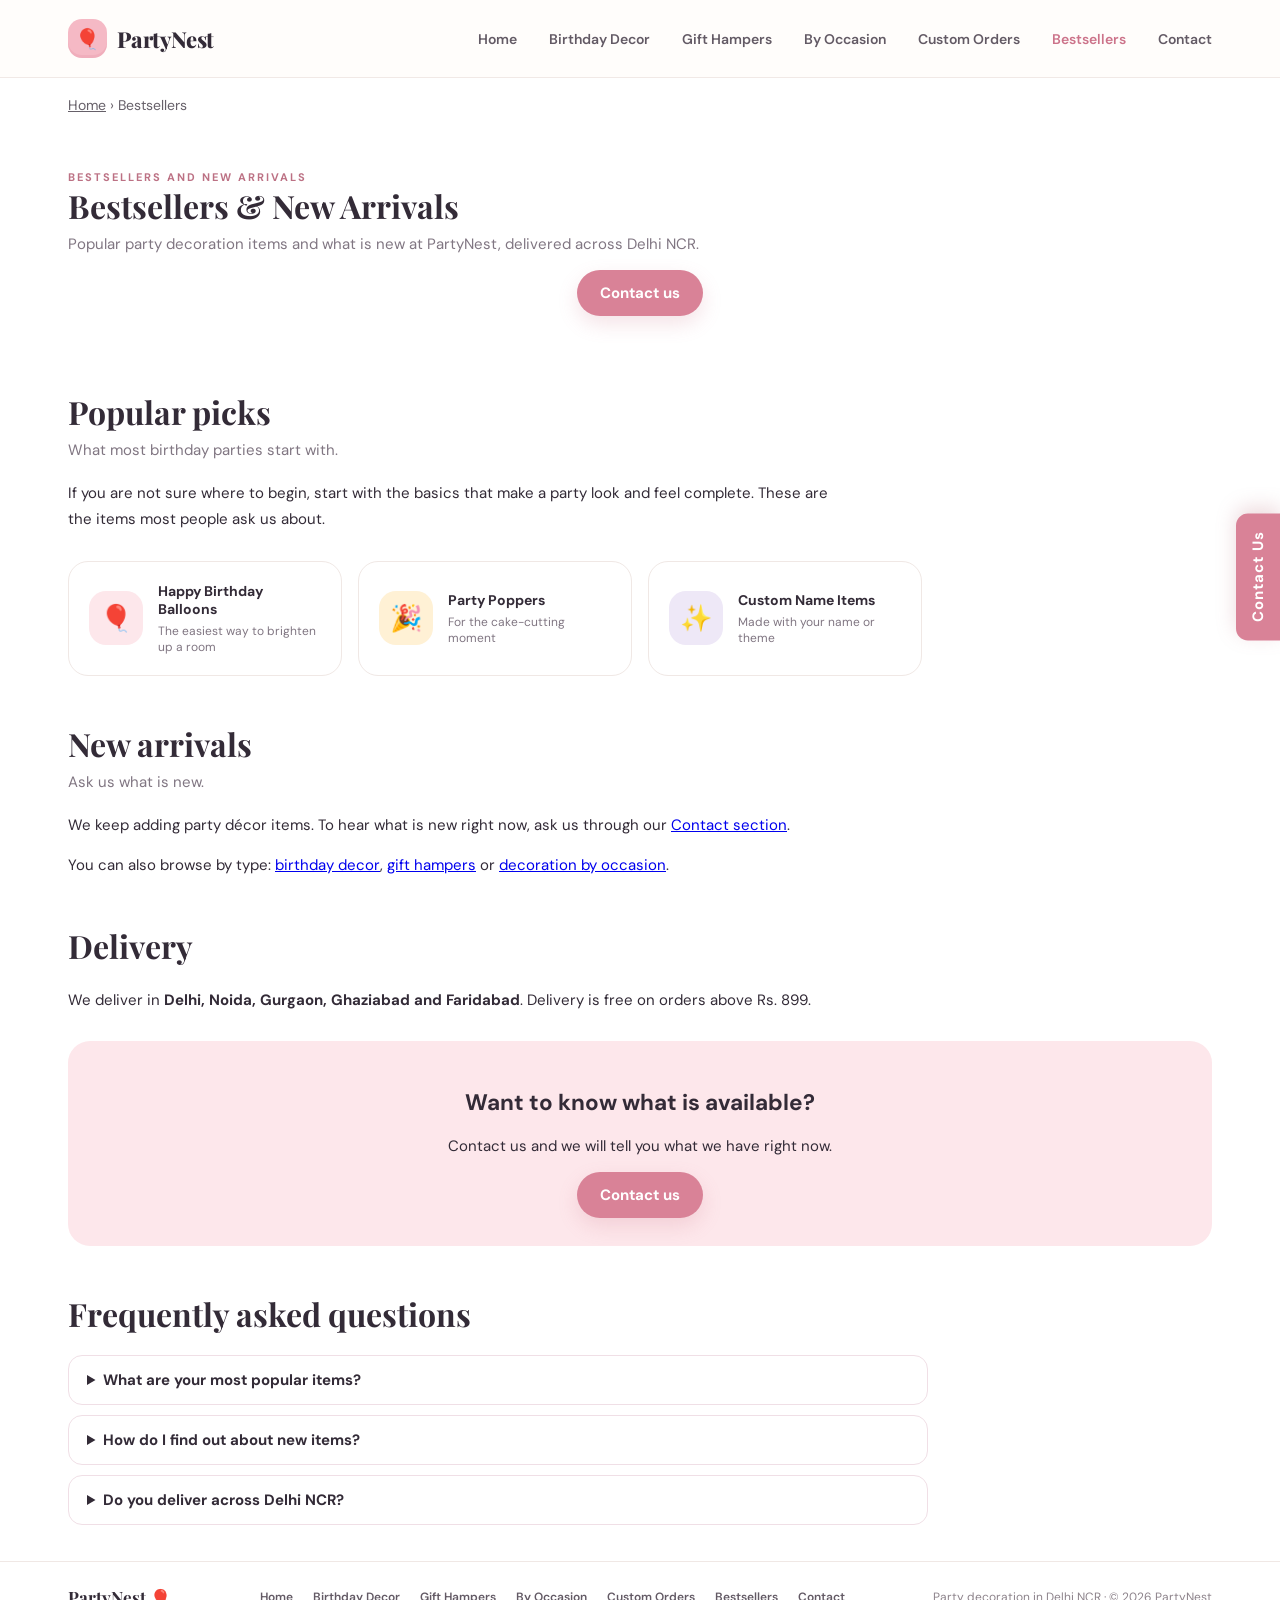
==== bestsellers/index.html @ ad5f8f17 "Add files via upload" ====
<!doctype html>
<html lang="en">
 <head>
  <meta name="google-site-verification" content="umkJ9HQC5s28dxJRsHMaXHv-HB6ARjjCVU_KM0x2IF8" />
  <script async src="https://www.googletagmanager.com/gtm.js?id=GTM-NVFKFDBZ"></script>
<script>
  window.dataLayer = window.dataLayer || [];
  function gtag(){dataLayer.push(arguments);}
  gtag('js', new Date());
</script>
<meta charset="utf-8">
<meta name="viewport" content="width=device-width, initial-scale=1">
<meta name="theme-color" content="#fffaf7">
<title>Popular Party Decoration Items Delhi NCR | PartyNest</title>
<meta name="description" content="See popular party decoration items and new arrivals in Delhi NCR: birthday balloons, party poppers and custom name décor.">
<link rel="canonical" href="https://partynest.github.io/bestsellers/">
<meta property="og:title" content="Popular Party Decoration Items Delhi NCR | PartyNest">
<meta property="og:description" content="Popular party decoration items and new arrivals in Delhi NCR.">
<meta property="og:url" content="https://partynest.github.io/bestsellers/">
<meta property="og:type" content="website">
<link rel="preconnect" href="https://fonts.googleapis.com">
<link rel="preconnect" href="https://fonts.gstatic.com" crossorigin>
<link href="https://fonts.googleapis.com/css2?family=DM+Sans:wght@400;500;600;700&family=Playfair+Display:wght@600;700;800&display=swap" rel="stylesheet">
<link rel="stylesheet" href="/css/style.css">
<link rel="stylesheet" href="/css/extra.css">
<script type="application/ld+json">
{
  "@context": "https://schema.org",
  "@type": "FAQPage",
  "mainEntity": [
    {
      "@type": "Question",
      "name": "What are your most popular items?",
      "acceptedAnswer": {
        "@type": "Answer",
        "text": "Happy birthday balloons, party poppers and custom name items are what most customers ask for. Contact us to check what is available today."
      }
    },
    {
      "@type": "Question",
      "name": "How do I find out about new items?",
      "acceptedAnswer": {
        "@type": "Answer",
        "text": "Ask us through our Contact section what is new. We will tell you what is available."
      }
    },
    {
      "@type": "Question",
      "name": "Do you deliver across Delhi NCR?",
      "acceptedAnswer": {
        "@type": "Answer",
        "text": "Yes. We deliver in Delhi, Noida, Gurgaon, Ghaziabad and Faridabad. Delivery is free on orders above Rs. 899."
      }
    }
  ]
}
</script>
</head>
<body>
<header class="topbar">
  <nav class="nav">
    <a class="brand" href="/">
      <div class="brand-mark">🎈</div>
      <div class="brand-name">PartyNest</div>
    </a>
    <button class="menu-btn" id="menuBtn" aria-label="Toggle menu">☰</button>
    <div class="navlinks" id="navlinks">
      <a href="/">Home</a>
      <a href="/birthday-decor/">Birthday Decor</a>
      <a href="/gift-hampers/">Gift Hampers</a>
      <a href="/by-occasion/">By Occasion</a>
      <a href="/custom-orders/">Custom Orders</a>
      <a href="/bestsellers/" class="active">Bestsellers</a>
      <a href="/#contact">Contact</a>
    </div>
  </nav>
</header>

<main>
  <section class="page active">
    <div class="container">
      <div class="crumbs"><a href="/">Home</a> &rsaquo; Bestsellers</div>
      <div class="page-heading">
        <div class="eyebrow">Bestsellers and new arrivals</div>
        <h1>Bestsellers &amp; New Arrivals</h1>
        <p>Popular party decoration items and what is new at PartyNest, delivered across Delhi NCR.</p>
        <div class="btn-row">
          <a class="btn" href="/#contact">Contact us</a>
        </div>
      </div>

<div class="section-head"><div><h2>Popular picks</h2><p>What most birthday parties start with.</p></div></div>
<div class="text-block">
  <p>If you are not sure where to begin, start with the basics that make a party look and feel complete. These are the items most people ask us about.</p>
</div>
<div class="categories">
  <a class="category" href="/birthday-decor/">
    <span class="cat-icon" style="background:#fde7eb">🎈</span>
    <span><strong>Happy Birthday Balloons</strong><small>The easiest way to brighten up a room</small></span>
  </a>
  <a class="category" href="/birthday-decor/">
    <span class="cat-icon" style="background:#fff1d5">🎉</span>
    <span><strong>Party Poppers</strong><small>For the cake-cutting moment</small></span>
  </a>
  <a class="category" href="/custom-orders/">
    <span class="cat-icon" style="background:#eee8f7">✨</span>
    <span><strong>Custom Name Items</strong><small>Made with your name or theme</small></span>
  </a>
</div>
<!-- Yahan apne real bestseller aur new arrival products add karna (photo, naam, price) -->
<div class="section-head"><div><h2>New arrivals</h2><p>Ask us what is new.</p></div></div>
<div class="text-block">
  <p>We keep adding party décor items. To hear what is new right now, ask us through our <a href="/#contact">Contact section</a>.</p>
  <p>You can also browse by type: <a href="/birthday-decor/">birthday decor</a>, <a href="/gift-hampers/">gift hampers</a> or <a href="/by-occasion/">decoration by occasion</a>.</p>
</div>
<div class="section-head"><div><h2>Delivery</h2></div></div>
<div class="text-block">
  <p>We deliver in <strong>Delhi, Noida, Gurgaon, Ghaziabad and Faridabad</strong>. Delivery is free on orders above Rs. 899.</p>
</div>
<div class="cta-box">
  <h2>Want to know what is available?</h2>
  <p>Contact us and we will tell you what we have right now.</p>
  <div class="btn-row">
    <a class="btn" href="/#contact">Contact us</a>
  </div>
</div>

<div class="section-head"><div><h2>Frequently asked questions</h2></div></div>
<div class="faq">
  <details><summary>What are your most popular items?</summary><p>Happy birthday balloons, party poppers and custom name items are what most customers ask for. Contact us to check what is available today.</p></details>
  <details><summary>How do I find out about new items?</summary><p>Ask us through our <a href="/#contact">Contact section</a> what is new. We will tell you what is available.</p></details>
  <details><summary>Do you deliver across Delhi NCR?</summary><p>Yes. We deliver in Delhi, Noida, Gurgaon, Ghaziabad and Faridabad. Delivery is free on orders above Rs. 899.</p></details>
</div>

    </div>
  </section>
</main>

<footer>
  <div class="container footer-inner">
    <div class="footer-brand">PartyNest 🎈</div>
    <nav class="footer-links" aria-label="Footer">
      <a href="/">Home</a>
      <a href="/birthday-decor/">Birthday Decor</a>
      <a href="/gift-hampers/">Gift Hampers</a>
      <a href="/by-occasion/">By Occasion</a>
      <a href="/custom-orders/">Custom Orders</a>
      <a href="/bestsellers/">Bestsellers</a>
      <a href="/#contact">Contact</a>
    </nav>
    <span>Party decoration in Delhi NCR · © 2026 PartyNest</span>
  </div>
</footer>

<a class="book-tab" href="/#contact">Contact Us</a>

<script>
  var menuBtn = document.getElementById('menuBtn');
  var navlinks = document.getElementById('navlinks');
  if (menuBtn && navlinks) {
    menuBtn.addEventListener('click', function () { navlinks.classList.toggle('show'); });
    navlinks.addEventListener('click', function () { navlinks.classList.remove('show'); });
  }
</script>
</body>
</html>
---- css/style.css ----
:root {
  --ink: #332b37;
  --muted: #807682;
  --pink: #f5b9c5;
  --pinkdeep: #dc8298;
  --mint: #dcefe5;
  --gold: #e8c779;
  --cream: #fffaf7;
  --line: #f0e8e5;
  --white: #fff;
  --shadow: 0 14px 38px #59404412;
  --radius: 22px;
}

* { box-sizing: border-box; }
html { scroll-behavior: smooth; scroll-padding-top: 94px; }
body {
  margin: 0;
  background: #fff;
  color: var(--ink);
  font-family: 'DM Sans', sans-serif;
  font-size: 15px;
}
button, input, select, textarea { font: inherit; }
button { cursor: pointer; }

.topbar {
  height: 78px;
  position: fixed;
  inset: 0 0 auto;
  z-index: 20;
  background: #fffdfbf2;
  backdrop-filter: blur(14px);
  border-bottom: 1px solid #f1e9e6;
}
.nav {
  max-width: 1200px;
  height: 100%;
  padding: 0 28px;
  margin: auto;
  display: flex;
  align-items: center;
  justify-content: space-between;
}
.brand { display: flex; gap: 10px; align-items: center; cursor: pointer; }
.brand-mark {
  height: 39px;
  width: 39px;
  border-radius: 14px;
  background: var(--pink);
  display: grid;
  place-items: center;
  font-size: 20px;
  box-shadow: inset 0 -3px #dc829833;
}
.brand-name {
  font-family: 'Playfair Display', serif;
  font-weight: 800;
  font-size: 22px;
  letter-spacing: -.6px;
}
.brand-name span { color: var(--pinkdeep); }
.navlinks { display: flex; align-items: center; gap: 32px; }
.navlinks a {
  color: #635a65;
  text-decoration: none;
  font-size: 14px;
  font-weight: 600;
  transition: color .2s;
}
.navlinks a:hover, .navlinks a.active { color: #cc738a; }
.cart-link { display: flex; align-items: center; gap: 8px; }
.badge {
  min-width: 21px;
  height: 21px;
  padding: 0 6px;
  border-radius: 20px;
  background: #f7d7dd;
  color: #8e4559;
  font-size: 11px;
  display: grid;
  place-items: center;
}
.menu-btn {
  display: none;
  border: 0;
  background: none;
  font-size: 22px;
  color: var(--ink);
}
main { padding-top: 78px; }
.page {
  display: none;
  min-height: calc(100vh - 78px);
  animation: appear .32s ease;
}
.page.active { display: block; }
@keyframes appear {
  from { opacity: 0; transform: translateY(8px); }
  to { opacity: 1; transform: none; }
}
.container { max-width: 1200px; padding: 0 28px; margin: auto; }
.hero { padding: 56px 0 46px; }
.hero-card {
  min-height: 414px;
  border-radius: 30px;
  overflow: hidden;
  background:
    linear-gradient(100deg, #fff0f1 0%, #fff0f1eF 47%, #fff0f120 100%),
    url('https://images.unsplash.com/photo-1530103862676-de8c9debad1d?auto=format&fit=crop&w=1800&q=85')
    center 45% / cover;
  display: flex;
  align-items: center;
  padding: 60px 8%;
  position: relative;
}
.hero-card:after {
  content: '✦';
  position: absolute;
  right: 7%;
  top: 11%;
  color: #fff;
  font-size: 42px;
  text-shadow: 0 2px 12px #b7727a55;
}
.eyebrow {
  color: #bc7184;
  text-transform: uppercase;
  letter-spacing: 2px;
  font-weight: 700;
  font-size: 11px;
}
.hero-copy { max-width: 520px; position: relative; z-index: 1; }
.hero h1 {
  font: 800 clamp(42px, 6vw, 68px)/1.05 'Playfair Display', serif;
  letter-spacing: -2px;
  margin: 14px 0 17px;
}
.hero h1 em { color: #cf8092; font-style: normal; }
.hero p { max-width: 410px; color: #746872; line-height: 1.8; margin: 0 0 26px; }
.btn {
  border: 0;
  border-radius: 999px;
  background: #d98297;
  color: white;
  padding: 13px 23px;
  font-weight: 700;
  box-shadow: 0 8px 20px #cc748933;
  transition: transform .2s, box-shadow .2s;
}
.btn:hover { transform: translateY(-2px); box-shadow: 0 12px 24px #cc748944; }
.btn.secondary {
  background: #fff;
  color: #765d68;
  border: 1px solid var(--line);
  box-shadow: none;
}
.section-head {
  display: flex;
  justify-content: space-between;
  align-items: end;
  margin: 46px 0 20px;
}
.section-head h2, .page-heading h1 {
  font: 700 32px 'Playfair Display', serif;
  margin: 0;
}
.section-head p, .page-heading p { color: var(--muted); margin: 7px 0 0; }
.text-link { border: 0; background: none; color: #c8738b; font-weight: 700; }
.categories { display: grid; grid-template-columns: repeat(4, 1fr); gap: 16px; }
.category {
  border: 1px solid var(--line);
  border-radius: 20px;
  padding: 20px;
  background: #fff;
  display: flex;
  align-items: center;
  gap: 15px;
  text-align: left;
  transition: transform .2s, box-shadow .2s;
}
.category:hover { transform: translateY(-3px); box-shadow: var(--shadow); }
.cat-icon {
  height: 54px;
  width: 54px;
  border-radius: 17px;
  display: grid;
  place-items: center;
  font-size: 26px;
  flex: none;
}
.category strong { display: block; font-size: 14px; }
.category small { display: block; color: var(--muted); margin-top: 5px; font-size: 12px; }
.products-grid { display: grid; grid-template-columns: repeat(4, 1fr); gap: 20px; }
.product {
  border: 1px solid #f0e9e7;
  border-radius: 20px;
  overflow: hidden;
  background: white;
  transition: transform .22s, box-shadow .22s;
}
.product:hover { transform: translateY(-4px); box-shadow: var(--shadow); }
.product-img { height: 205px; position: relative; overflow: hidden; background: #faf4f3; }
.product-img img { width: 100%; height: 100%; object-fit: cover; transition: transform .5s; }
.product:hover .product-img img { transform: scale(1.05); }
.tag {
  position: absolute;
  top: 12px;
  left: 12px;
  padding: 6px 10px;
  border-radius: 99px;
  background: #fffdf2eF;
  font-size: 10px;
  font-weight: 700;
  color: #8b7564;
}
.product-info { padding: 15px; }
.product-info h3 { font-size: 15px; margin: 0 0 7px; }
.product-desc { font-size: 12px; color: #8a8188; margin: 0 0 14px; }
.product-bottom { display: flex; justify-content: space-between; align-items: center; }
.price { font-weight: 700; }
.add-btn {
  border: 0;
  background: var(--mint);
  color: #496752;
  border-radius: 999px;
  padding: 9px 13px;
  font-size: 12px;
  font-weight: 700;
  transition: .2s;
}
.add-btn:hover { background: #c8e6d5; }
.why {
  margin: 68px 0 80px;
  padding: 35px;
  border-radius: 25px;
  background: #f1f8f3;
  display: grid;
  grid-template-columns: 1.2fr repeat(3, 1fr);
  align-items: center;
  gap: 25px;
}
.why h2 { font: 700 28px 'Playfair Display', serif; margin: 0; }
.why-item { display: flex; gap: 12px; align-items: center; font-size: 13px; font-weight: 600; line-height: 1.45; }
.why-item span { font-size: 23px; }

.page-heading { padding: 56px 0 28px; }
.filter-row { display: flex; gap: 9px; margin: 0 0 25px; }
.filter {
  border: 1px solid var(--line);
  background: #fff;
  border-radius: 99px;
  padding: 10px 17px;
  color: #766d76;
  font-size: 13px;
  font-weight: 600;
}
.filter.active { background: #f8dfe4; border-color: #f8dfe4; color: #8f4f61; }
.products-page-grid { padding-bottom: 80px; }
.cart-layout { display: grid; grid-template-columns: 1fr 340px; gap: 30px; padding-bottom: 80px; }
.cart-list { display: grid; gap: 13px; align-content: start; }
.cart-row {
  border: 1px solid var(--line);
  border-radius: 18px;
  padding: 13px;
  display: grid;
  grid-template-columns: 88px 1fr auto;
  gap: 16px;
  align-items: center;
}
.cart-row img { width: 88px; height: 78px; border-radius: 13px; object-fit: cover; }
.cart-row h3 { font-size: 14px; margin: 0 0 6px; }
.cart-row small { color: var(--muted); }
.quantity { display: flex; align-items: center; gap: 12px; margin-top: 10px; }
.quantity button {
  width: 25px;
  height: 25px;
  border-radius: 50%;
  background: #f7eeee;
  border: 0;
  color: #815d68;
}
.remove { border: 0; background: none; color: #b2717e; font-size: 12px; margin-top: 8px; padding: 0; }
.cart-summary {
  border: 1px solid var(--line);
  border-radius: 20px;
  padding: 24px;
  height: max-content;
  position: sticky;
  top: 100px;
}
.cart-summary h3 { font: 700 21px 'Playfair Display', serif; margin: 0 0 20px; }
.summary-line { display: flex; justify-content: space-between; color: #756c74; margin: 13px 0; font-size: 14px; }
.summary-total {
  border-top: 1px solid var(--line);
  padding-top: 16px;
  margin-top: 18px;
  color: var(--ink);
  font-weight: 700;
  font-size: 17px;
}
.cart-summary .btn { width: 100%; margin-top: 15px; }
.empty { text-align: center; padding: 70px 20px; border: 1px dashed #eadbdd; border-radius: 22px; background: #fffcfb; }
.empty-icon { font-size: 44px; }
.empty h3 { font: 700 24px 'Playfair Display', serif; margin: 14px 0 6px; }
.empty p { color: var(--muted); margin: 0 0 20px; }
.contact-grid { display: grid; grid-template-columns: 1fr 1.05fr; gap: 24px; padding-bottom: 80px; }
.contact-cards { display: grid; gap: 13px; align-content: start; }
.contact-card { padding: 19px; border: 1px solid var(--line); border-radius: 18px; display: flex; gap: 15px; align-items: center; }
.contact-icon { width: 45px; height: 45px; background: #fae6e9; border-radius: 14px; display: grid; place-items: center; font-size: 20px; }
.contact-card strong { display: block; font-size: 13px; margin-bottom: 5px; }
.contact-card span { font-size: 13px; color: var(--muted); }
.map {
  margin-top: 13px;
  min-height: 205px;
  border-radius: 19px;
  overflow: hidden;
  background: linear-gradient(135deg, #dcefe5, #f8e9df);
  display: grid;
  place-items: center;
  color: #557365;
  text-align: center;
  position: relative;
}
.map:before {
  content: '';
  position: absolute;
  inset: 0;
  background: repeating-linear-gradient(45deg, transparent 0 28px, #ffffff40 29px 31px);
}
.map-pin { font-size: 30px; }
.form-card { border: 1px solid var(--line); border-radius: 20px; padding: 26px; }
.form-card h2 { font: 700 24px 'Playfair Display', serif; margin: 0 0 7px; }
.form-card > p { color: var(--muted); font-size: 13px; margin: 0 0 21px; }
.field { margin-bottom: 14px; }
.field label { display: block; font-weight: 600; font-size: 12px; margin-bottom: 7px; }
.field input, .field select, .field textarea {
  width: 100%;
  border: 1px solid #eae1e3;
  border-radius: 12px;
  padding: 12px 13px;
  outline: none;
  background: #fff;
  color: var(--ink);
  font-size: 13px;
}
.field textarea { min-height: 110px; resize: vertical; }
.field input:focus, .field select:focus, .field textarea:focus {
  border-color: #d990a0;
  box-shadow: 0 0 0 3px #f8e6e9;
}
.form-card .btn { width: 100%; }

.book-tab {
  position: fixed;
  right: 0;
  top: 50%;
  z-index: 25;
  transform: translateY(-50%);
  writing-mode: vertical-rl;
  rotate: 180deg;
  border: 0;
  border-radius: 0 12px 12px 0;
  background: #d98297;
  color: #fff;
  padding: 18px 12px;
  font-weight: 700;
  letter-spacing: 1px;
  box-shadow: 0 6px 20px #bb738144;
  transition: padding .2s, background-color .2s, opacity .2s;
}
.book-tab:hover, .book-tab:focus-visible, .book-tab:active {
  padding-inline: 16px;
  background: #e9a4b3;
  opacity: .82;
}
.overlay {
  position: fixed;
  inset: 0;
  background: #2c202988;
  z-index: 40;
  opacity: 0;
  visibility: hidden;
  transition: opacity .25s, visibility .25s;
}
.overlay.open { opacity: 1; visibility: visible; }
.booking-panel {
  position: fixed;
  z-index: 41;
  right: 0;
  top: 0;
  height: 100dvh;
  width: min(430px, 100%);
  background: #fff;
  padding: 29px;
  transform: translateX(105%);
  transition: transform .35s cubic-bezier(.2, .75, .2, 1);
  box-shadow: -20px 0 60px #33222a22;
  overflow-y: auto;
}
.booking-panel.open { transform: translateX(0); }
.panel-head { display: flex; justify-content: space-between; align-items: center; margin-bottom: 10px; }
.panel-head h2 { font: 700 27px 'Playfair Display', serif; margin: 0; }
.close-btn {
  height: 38px;
  width: 38px;
  border-radius: 50%;
  border: 1px solid var(--line);
  background: #fff;
  font-size: 21px;
  color: #675d65;
}
.panel-lead { color: var(--muted); font-size: 13px; line-height: 1.6; margin: 0 0 23px; }
.or-note { font-size: 11px; color: var(--muted); margin: -8px 0 13px; }
.success { display: none; text-align: center; padding: 30px 10px; }
.success.show { display: block; }
.success .emoji { font-size: 48px; }
.success h3 { font: 700 24px 'Playfair Display', serif; }
.success p { color: var(--muted); line-height: 1.6; }
.toast {
  position: fixed;
  bottom: 24px;
  left: 50%;
  transform: translate(-50%, 20px);
  background: #382f38;
  color: white;
  padding: 12px 18px;
  border-radius: 99px;
  font-size: 13px;
  opacity: 0;
  pointer-events: none;
  transition: .25s;
  z-index: 60;
}
.toast.show { opacity: 1; transform: translate(-50%, 0); }
footer { border-top: 1px solid var(--line); padding: 24px 0; color: #8d838b; font-size: 12px; }
.footer-inner { display: flex; justify-content: space-between; align-items: center; gap: 18px; flex-wrap: wrap; }
.footer-links { display: flex; gap: 20px; }
.footer-links a { color: #635a65; text-decoration: none; font-weight: 600; }
.footer-links a:hover { color: #cc738a; }
.footer-brand { font: 700 17px 'Playfair Display', serif; color: var(--ink); }

/* ---------- Blog ---------- */
.blog-grid { display: grid; grid-template-columns: repeat(3, 1fr); gap: 22px; padding-bottom: 80px; }
.blog-card {
  border: 1px solid #f0e9e7;
  border-radius: 20px;
  overflow: hidden;
  background: #fff;
  cursor: pointer;
  display: flex;
  flex-direction: column;
  text-align: left;
  padding: 0;
  transition: transform .22s, box-shadow .22s;
}
.blog-card:hover { transform: translateY(-4px); box-shadow: var(--shadow); }
.blog-img { height: 210px; position: relative; overflow: hidden; background: #faf4f3; }
.blog-img img { width: 100%; height: 100%; object-fit: cover; transition: transform .5s; }
.blog-card:hover .blog-img img { transform: scale(1.05); }
.blog-body { padding: 18px 18px 20px; display: flex; flex-direction: column; flex: 1; }
.blog-meta { font-size: 11px; color: var(--muted); font-weight: 600; margin-bottom: 9px; }
.blog-card h3 { font: 700 20px/1.3 'Playfair Display', serif; margin: 0 0 9px; color: var(--ink); }
.blog-card p { font-size: 13px; line-height: 1.7; color: #746872; margin: 0 0 14px; }
.blog-card .read-more { margin-top: auto; color: #c8738b; font-weight: 700; font-size: 13px; }
.post { max-width: 760px; margin: 0 auto; padding: 40px 0 80px; }
.post .back { margin-bottom: 22px; }
.post h1 { font: 800 clamp(30px, 5vw, 44px)/1.15 'Playfair Display', serif; letter-spacing: -1px; margin: 12px 0 14px; }
.post-cover { width: 100%; height: 360px; object-fit: cover; border-radius: 24px; margin: 22px 0 28px; }
.post-body { font-size: 16px; line-height: 1.9; color: #4d4350; }
.post-body h2 { font: 700 26px 'Playfair Display', serif; color: var(--ink); margin: 34px 0 10px; }
.post-body p { margin: 0 0 16px; }
.post-body ul { padding-left: 20px; margin: 0 0 16px; }
.post-body li { margin-bottom: 8px; }
.post-cta { margin-top: 34px; padding: 26px; border-radius: 22px; background: #f1f8f3; text-align: center; }
.post-cta h3 { font: 700 22px 'Playfair Display', serif; margin: 0 0 8px; }
.post-cta p { color: var(--muted); margin: 0 0 16px; }

@media (max-width: 900px) {
  .categories { grid-template-columns: repeat(2, 1fr); }
  .products-grid { grid-template-columns: repeat(2, 1fr); }
  .why { grid-template-columns: repeat(2, 1fr); }
  .cart-layout { grid-template-columns: 1fr 290px; }
  .blog-grid { grid-template-columns: repeat(2, 1fr); }
}
@media (max-width: 640px) {
  .topbar { height: 68px; }
  .nav { padding: 0 17px; }
  .brand-name { font-size: 19px; }
  .brand-mark { height: 35px; width: 35px; }
  .navlinks {
    display: none;
    position: absolute;
    top: 67px;
    left: 0;
    right: 0;
    background: #fff;
    padding: 14px 19px 18px;
    box-shadow: 0 15px 20px #34212a12;
    gap: 0;
    flex-direction: column;
    align-items: stretch;
  }
  .navlinks.open { display: flex; }
  .navlinks a { padding: 12px 4px; border-bottom: 1px solid #f5eeee; }
  .navlinks a:last-child { border: 0; }
  .menu-btn { display: block; }
  .navlinks .cart-link { justify-content: space-between; }
  .container { padding: 0 18px; }
  main { padding-top: 68px; }
  .hero { padding: 24px 0 32px; }
  .hero-card {
    min-height: 480px;
    padding: 35px 25px;
    align-items: flex-end;
    background:
      linear-gradient(0deg, #fff0f1 0%, #fff0f1ec 45%, #fff0f130 100%),
      url('https://images.unsplash.com/photo-1530103862676-de8c9debad1d?auto=format&fit=crop&w=1000&q=80')
      center / cover;
  }
  .hero h1 { font-size: 45px; }
  .hero p { font-size: 14px; }
  .section-head { margin: 35px 0 17px; }
  .section-head h2, .page-heading h1 { font-size: 28px; }
  .categories { gap: 10px; }
  .category { padding: 13px 11px; gap: 10px; border-radius: 16px; }
  .cat-icon { width: 43px; height: 43px; font-size: 22px; border-radius: 14px; }
  .category strong { font-size: 12px; }
  .category small { font-size: 10px; }
  .products-grid { gap: 11px; }
  .product { border-radius: 16px; }
  .product-img { height: 150px; }
  .product-info { padding: 11px; }
  .product-info h3 { font-size: 13px; min-height: 31px; }
  .product-desc { font-size: 10px; }
  .price { font-size: 13px; }
  .add-btn { padding: 8px 10px; font-size: 10px; }
  .why { margin: 45px 0 55px; padding: 22px; gap: 18px; grid-template-columns: 1fr 1fr; }
  .why h2 { font-size: 22px; grid-column: 1 / -1; }
  .why-item { font-size: 11px; }
  .why-item span { font-size: 20px; }
  .page-heading { padding: 35px 0 22px; }
  .filter-row { overflow: auto; padding-bottom: 4px; }
  .filter { white-space: nowrap; }
  .cart-layout { grid-template-columns: 1fr; gap: 18px; }
  .cart-summary { position: static; }
  .cart-row { grid-template-columns: 64px 1fr auto; gap: 10px; padding: 10px; }
  .cart-row img { width: 64px; height: 64px; }
  .cart-row h3 { font-size: 12px; }
  .contact-grid { grid-template-columns: 1fr; gap: 20px; }
  .form-card { padding: 21px; }
  .page { min-height: calc(100vh - 68px); }
  .footer-inner { gap: 12px; flex-wrap: wrap; }
  .book-tab { padding: 15px 9px; font-size: 12px; }
  .booking-panel { padding: 23px; }
  .hero-card:after { top: 8%; right: 9%; }
  .blog-grid { grid-template-columns: 1fr; gap: 16px; }
  .blog-img { height: 180px; }
  .post { padding: 24px 0 60px; }
  .post-cover { height: 220px; border-radius: 18px; }
  .post-body { font-size: 15px; }
}
---- css/extra.css ----
/* PartyNest extra styles (loaded after style.css) */
a.btn, a.category, a.book-tab, a.brand { text-decoration: none; }
a.category, a.brand { color: inherit; }
div.category { cursor: default; }
.navlinks a { white-space: nowrap; }
.navlinks.show {
  display: flex !important;
  flex-direction: column;
  position: absolute;
  top: 100%;
  left: 0;
  right: 0;
  background: #fffaf7;
  padding: 16px 24px;
  gap: 14px;
  border-bottom: 1px solid #f0dfe6;
  z-index: 20;
}
.crumbs { font-size: 14px; opacity: .75; padding: 18px 0 0; }
.crumbs a { color: inherit; }
.text-block { max-width: 760px; margin: 0 0 28px; line-height: 1.75; }
.text-block p { margin: 0 0 14px; }
.tips { max-width: 760px; margin: 0 0 28px; padding-left: 22px; line-height: 1.75; }
.tips li { margin-bottom: 10px; }
.faq details, .faq-box details { background: #fff; border: 1px solid #f0dfe6; border-radius: 14px; padding: 14px 18px; margin-bottom: 10px; }
.faq summary { cursor: pointer; font-weight: 700; }
.faq details p { margin: 10px 0 0; line-height: 1.7; }
.faq { max-width: 860px; margin-bottom: 36px; }
.area-list { display: flex; flex-wrap: wrap; gap: 10px; margin: 12px 0 0; padding: 0; list-style: none; }
.area-list li { background: #fde7eb; border-radius: 999px; padding: 8px 18px; font-weight: 600; }
.order-steps { max-width: 760px; padding-left: 22px; line-height: 1.8; margin: 0 0 28px; }
.btn-row { display: flex; flex-wrap: wrap; gap: 10px; margin-top: 16px; }
.page-heading .btn-row { justify-content: center; }
.cta-box { background: #fde7eb; border-radius: 22px; padding: 28px; text-align: center; margin: 20px 0 10px; }
.cta-box .btn-row { justify-content: center; }
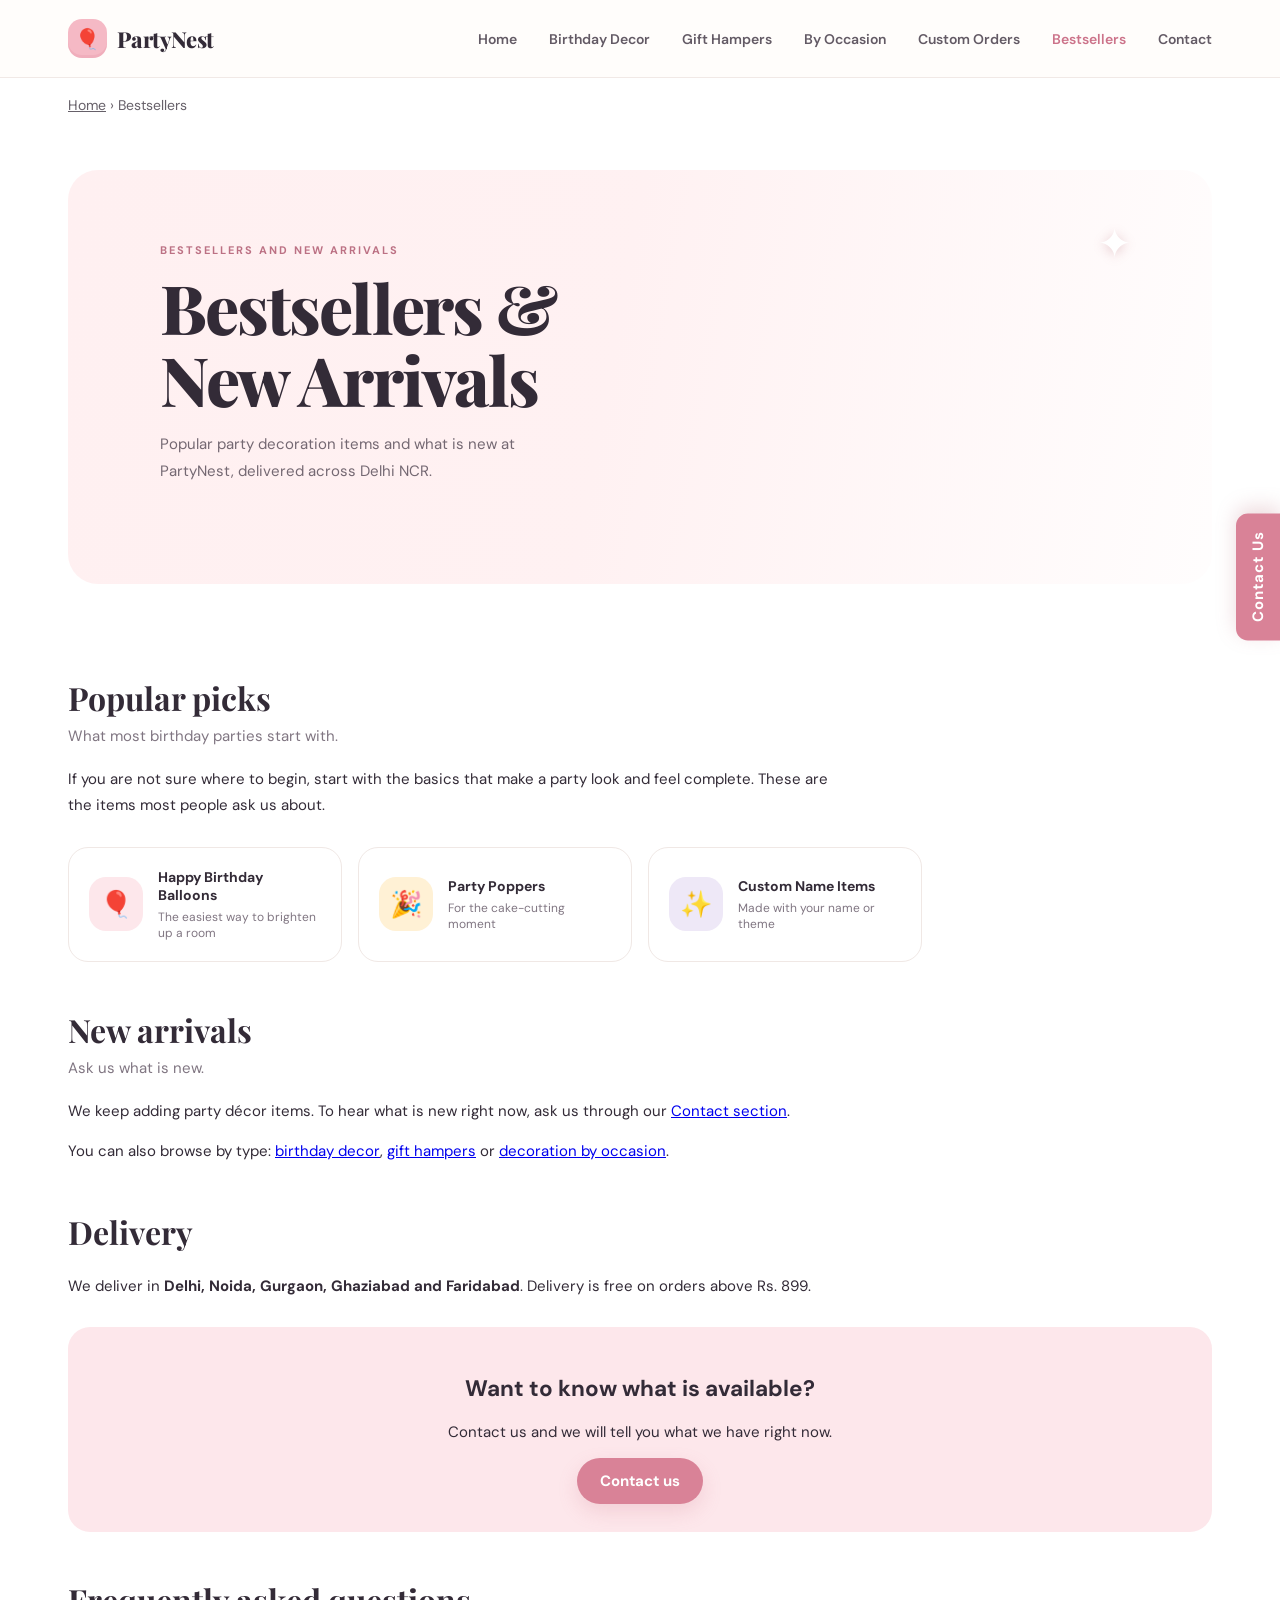
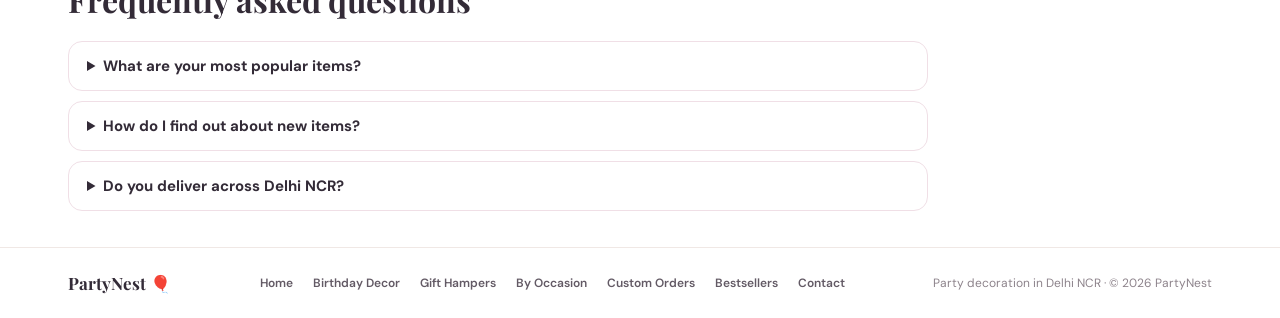
==== commit 57de2f59: "Add files via upload" ====
--- a/bestsellers/index.html
+++ b/bestsellers/index.html
@@ -80,12 +80,13 @@
   <section class="page active">
     <div class="container">
       <div class="crumbs"><a href="/">Home</a> &rsaquo; Bestsellers</div>
-      <div class="page-heading">
-        <div class="eyebrow">Bestsellers and new arrivals</div>
-        <h1>Bestsellers &amp; New Arrivals</h1>
-        <p>Popular party decoration items and what is new at PartyNest, delivered across Delhi NCR.</p>
-        <div class="btn-row">
-          <a class="btn" href="/#contact">Contact us</a>
+      <div class="hero">
+        <div class="hero-card">
+          <div class="hero-copy">
+            <div class="eyebrow">Bestsellers and new arrivals</div>
+            <h1>Bestsellers &amp; New Arrivals</h1>
+            <p>Popular party decoration items and what is new at PartyNest, delivered across Delhi NCR.</p>
+          </div>
         </div>
       </div>
 
